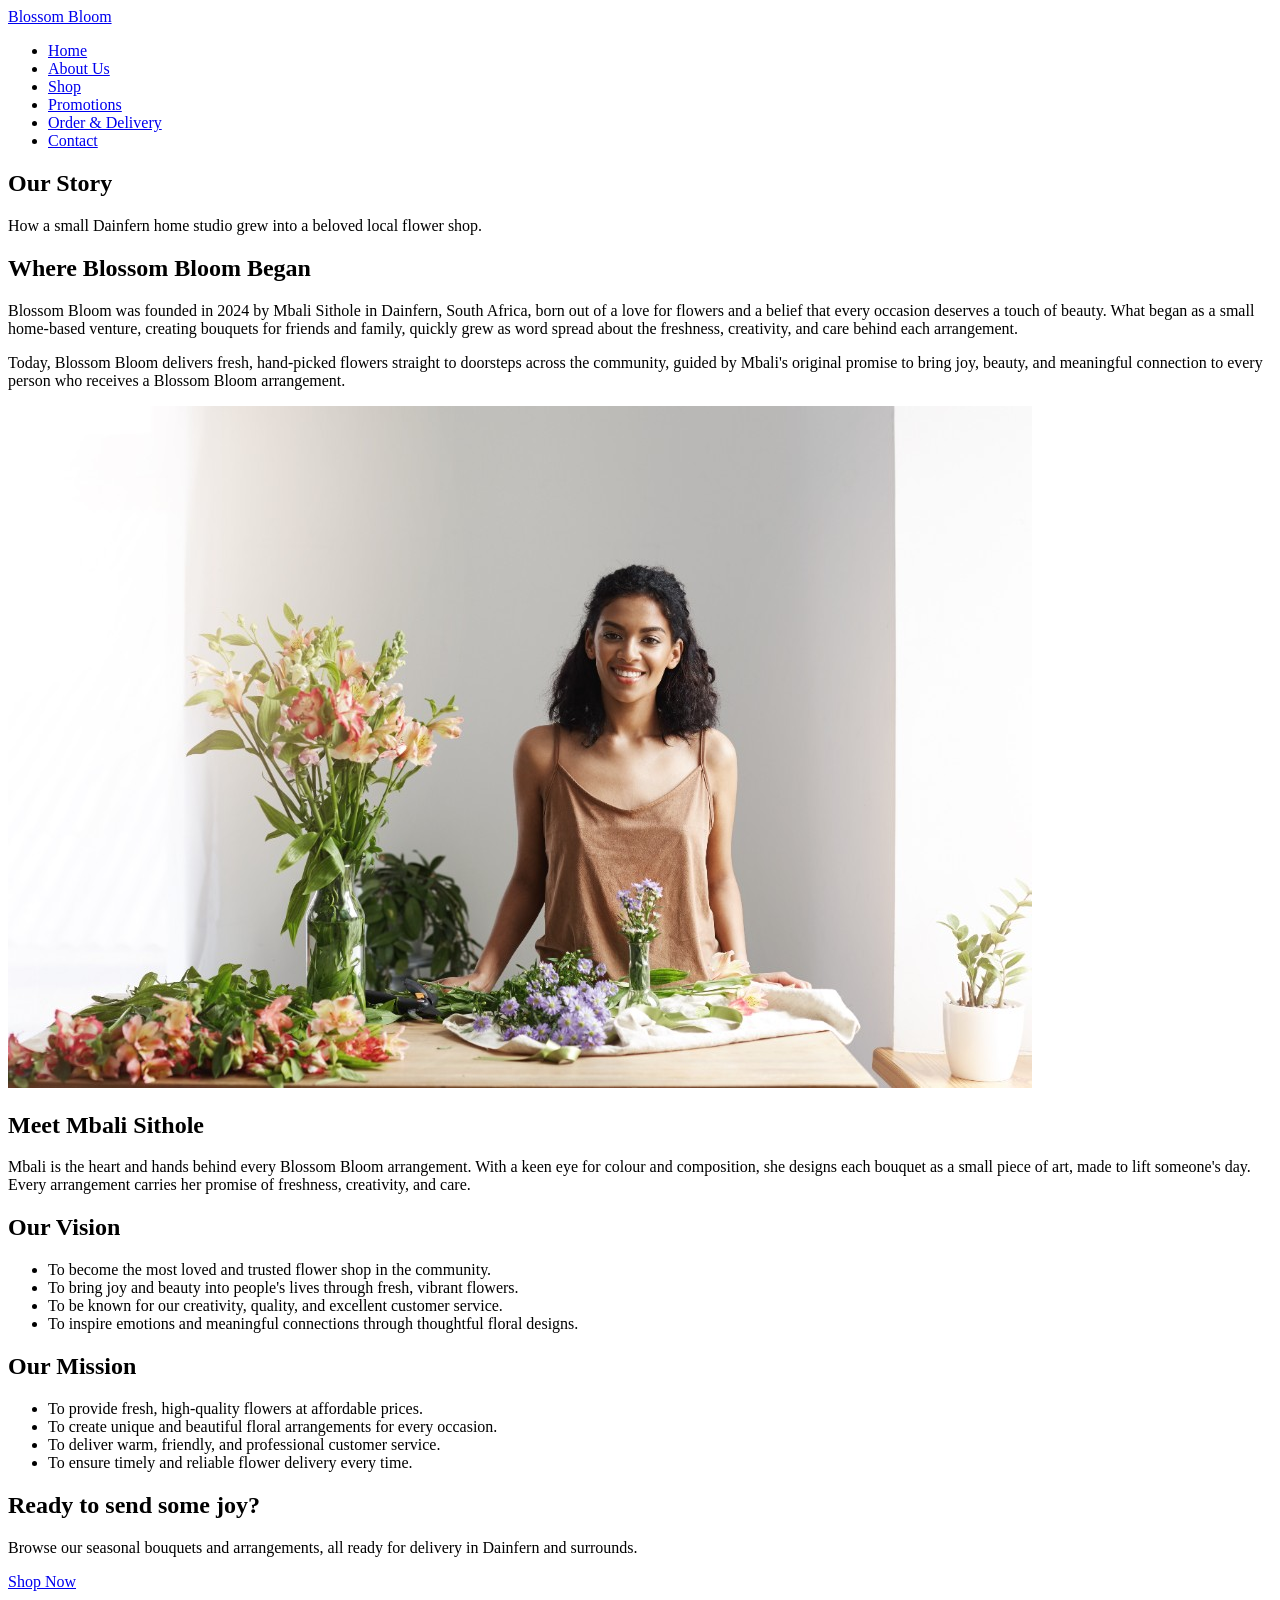
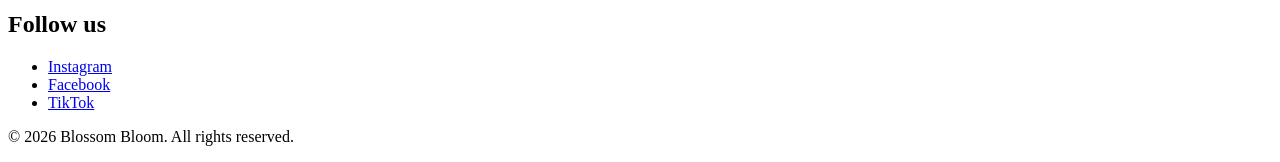
==== about.html @ 764f61f4 "Initial commit: Blossom Bloom website" ====
<!DOCTYPE html>
<html lang="en-ZA">
<head>
    <!-- Basic metadata for the About Us page -->
    <meta charset="UTF-8">
    <meta http-equiv="X-UA-Compatible" content="IE=edge">
    <meta name="viewport" content="width=device-width, initial-scale=1.0">
    <meta name="description" content="Learn about Blossom Bloom, a Dainfern-based flower shop founded by Mbali Sithole in 2024, including our story, vision, and mission.">
    <meta name="author" content="Sphiwe T Zwane (ST10534768)">

    <title>About Us | Blossom Bloom</title>
</head>

<body>

    <!-- Site header with brand name and main navigation -->
    <header>
        <div class="brand">
            <a href="index.html">Blossom Bloom</a>
        </div>

        <nav aria-label="Main navigation">
            <ul>
                <li><a href="index.html">Home</a></li>
                <li><a href="about.html" aria-current="page">About Us</a></li>
                <li><a href="shop.html">Shop</a></li>
                <li><a href="promotions.html">Promotions</a></li>
                <li><a href="order.html">Order &amp; Delivery</a></li>
                <li><a href="contact.html">Contact</a></li>
            </ul>
        </nav>
    </header>

    <main>

        <!-- Page heading and short introduction -->
        <section class="page-intro" aria-label="About Blossom Bloom">
            <h1>Our Story</h1>
            <p>How a small Dainfern home studio grew into a beloved local flower shop.</p>
        </section>

        <!-- Founding story of Blossom Bloom -->
        <section class="founding-story">
            <div class="story-text">
                <h2>Where Blossom Bloom Began</h2>
                <p>
                    Blossom Bloom was founded in 2024 by Mbali Sithole in Dainfern, South Africa, born out of
                    a love for flowers and a belief that every occasion deserves a touch of beauty. What began
                    as a small home-based venture, creating bouquets for friends and family, quickly grew as
                    word spread about the freshness, creativity, and care behind each arrangement.
                </p>
                <p>
                    Today, Blossom Bloom delivers fresh, hand-picked flowers straight to doorsteps across the
                    community, guided by Mbali's original promise to bring joy, beauty, and meaningful
                    connection to every person who receives a Blossom Bloom arrangement.
                </p>
            </div>

            <div class="story-image">
                <img src="images/founder-mbali.png" alt="Founder Mbali Sithole smiling behind a wooden work table with pink alstroemeria in a vase, floral snips, and fresh stems in a bright studio">
            </div>
        </section>

        <!-- Founder introduction -->
        <section class="founder-intro" aria-label="Meet the founder">
            <h2>Meet Mbali Sithole</h2>
            <p>
                Mbali is the heart and hands behind every Blossom Bloom arrangement. With a keen eye for
                colour and composition, she designs each bouquet as a small piece of art, made to lift
                someone's day. Every arrangement carries her promise of freshness, creativity, and care.
            </p>
        </section>

        <!-- Vision and mission statements -->
        <section class="vision-mission">
            <article class="vision">
                <h2>Our Vision</h2>
                <ul>
                    <li>To become the most loved and trusted flower shop in the community.</li>
                    <li>To bring joy and beauty into people's lives through fresh, vibrant flowers.</li>
                    <li>To be known for our creativity, quality, and excellent customer service.</li>
                    <li>To inspire emotions and meaningful connections through thoughtful floral designs.</li>
                </ul>
            </article>

            <article class="mission">
                <h2>Our Mission</h2>
                <ul>
                    <li>To provide fresh, high-quality flowers at affordable prices.</li>
                    <li>To create unique and beautiful floral arrangements for every occasion.</li>
                    <li>To deliver warm, friendly, and professional customer service.</li>
                    <li>To ensure timely and reliable flower delivery every time.</li>
                </ul>
            </article>
        </section>

        <!-- Call to action linking to the shop -->
        <section class="cta" aria-label="Shop Blossom Bloom">
            <h2>Ready to send some joy?</h2>
            <p>Browse our seasonal bouquets and arrangements, all ready for delivery in Dainfern and surrounds.</p>
            <a href="shop.html" class="btn-primary">Shop Now</a>
        </section>

    </main>

    <!-- Footer with social links and copyright -->
    <footer>
        <div class="footer-social">
            <h2>Follow us</h2>
            <ul>
                <li><a href="https://www.instagram.com/" target="_blank" rel="noopener noreferrer">Instagram</a></li>
                <li><a href="https://www.facebook.com/" target="_blank" rel="noopener noreferrer">Facebook</a></li>
                <li><a href="https://www.tiktok.com/" target="_blank" rel="noopener noreferrer">TikTok</a></li>
            </ul>
        </div>

        <div class="footer-bottom">
            <p>&copy; 2026 Blossom Bloom. All rights reserved.</p>
        </div>
    </footer>

</body>
</html>
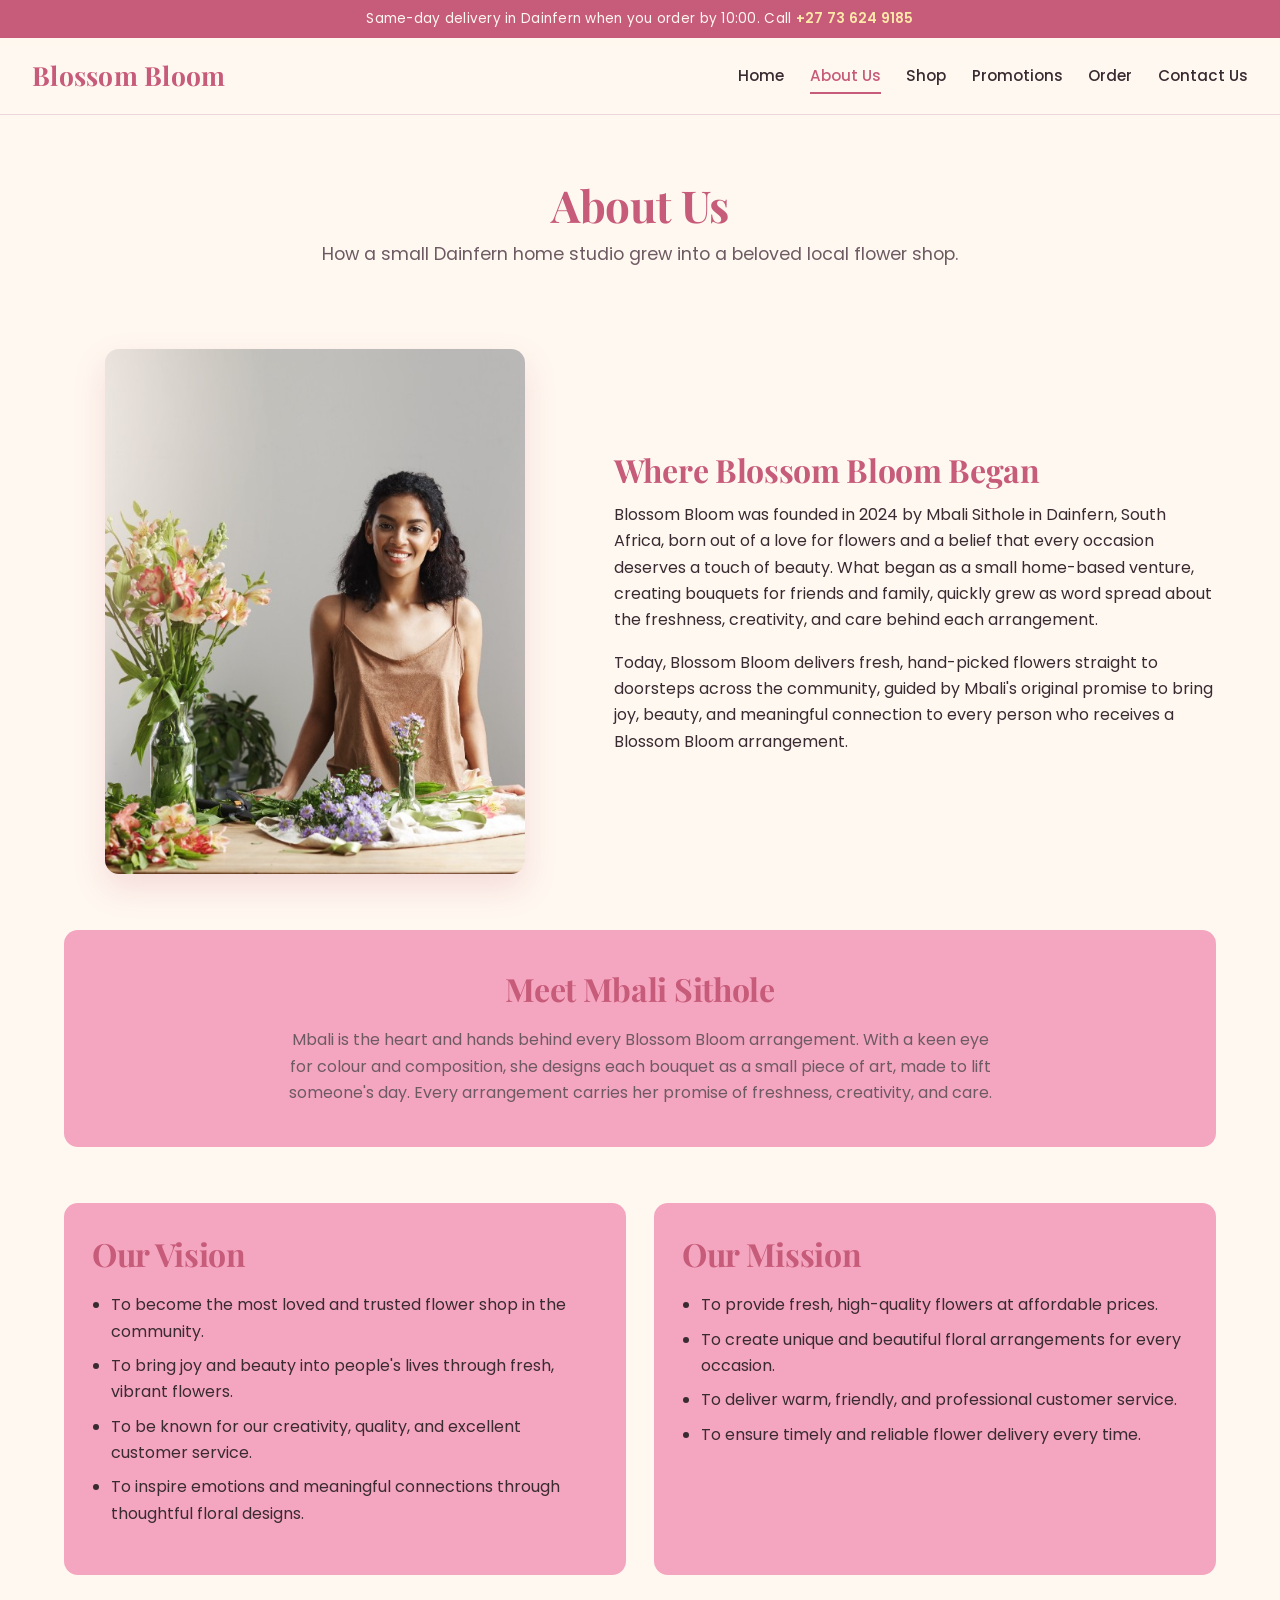
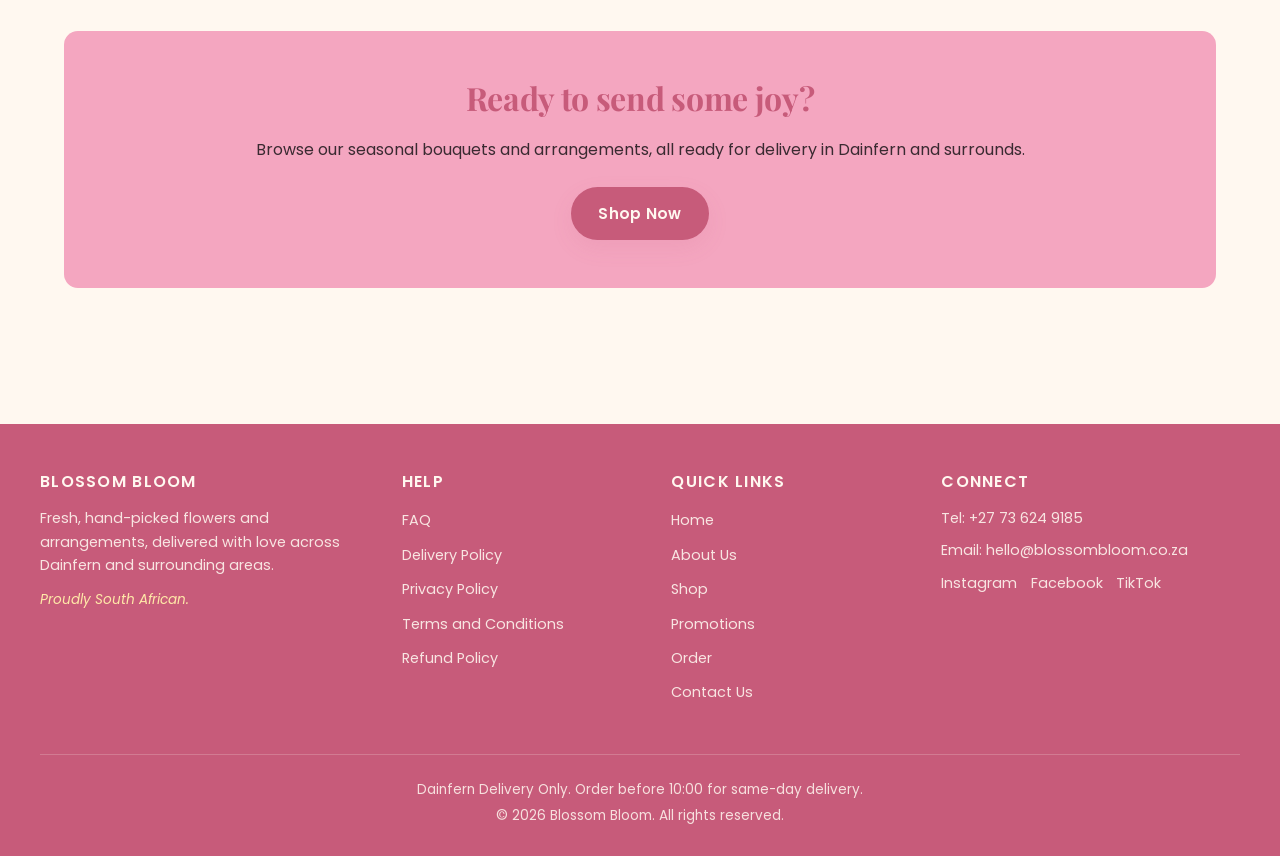
==== commit 95ffbccb: "Initial commit: Blossom Bloom Website" ====
--- a/about.html
+++ b/about.html
@@ -9,9 +9,22 @@
     <meta name="author" content="Sphiwe T Zwane (ST10534768)">
 
     <title>About Us | Blossom Bloom</title>
+
+    <!-- Google Fonts for headings and body text -->
+    <link rel="preconnect" href="https://fonts.googleapis.com">
+    <link rel="preconnect" href="https://fonts.gstatic.com" crossorigin>
+    <link href="https://fonts.googleapis.com/css2?family=Playfair+Display:wght@600;700&family=Poppins:wght@400;500;600;700&display=swap" rel="stylesheet">
+
+    <!-- External stylesheet for the whole site -->
+    <link rel="stylesheet" href="css/style.css">
 </head>
 
-<body>
+<body class="page-about">
+
+    <!-- Slim announcement bar with delivery info and phone -->
+    <div class="top-bar">
+        <p>Same-day delivery in Dainfern when you order by 10:00. Call <a href="tel:+27736249185">+27 73 624 9185</a></p>
+    </div>
 
     <!-- Site header with brand name and main navigation -->
     <header>
@@ -25,8 +38,8 @@
                 <li><a href="about.html" aria-current="page">About Us</a></li>
                 <li><a href="shop.html">Shop</a></li>
                 <li><a href="promotions.html">Promotions</a></li>
-                <li><a href="order.html">Order &amp; Delivery</a></li>
-                <li><a href="contact.html">Contact</a></li>
+                <li><a href="order.html">Order</a></li>
+                <li><a href="contact.html">Contact Us</a></li>
             </ul>
         </nav>
     </header>
@@ -35,7 +48,7 @@
 
         <!-- Page heading and short introduction -->
         <section class="page-intro" aria-label="About Blossom Bloom">
-            <h1>Our Story</h1>
+            <h1>About Us</h1>
             <p>How a small Dainfern home studio grew into a beloved local flower shop.</p>
         </section>
 
@@ -103,18 +116,54 @@
 
     </main>
 
-    <!-- Footer with social links and copyright -->
+    <!-- Site footer with brand, link columns, and contact details -->
     <footer>
-        <div class="footer-social">
-            <h2>Follow us</h2>
-            <ul>
-                <li><a href="https://www.instagram.com/" target="_blank" rel="noopener noreferrer">Instagram</a></li>
-                <li><a href="https://www.facebook.com/" target="_blank" rel="noopener noreferrer">Facebook</a></li>
-                <li><a href="https://www.tiktok.com/" target="_blank" rel="noopener noreferrer">TikTok</a></li>
-            </ul>
+        <div class="footer-grid">
+
+            <div class="footer-col footer-about">
+                <h3 class="footer-brand">Blossom Bloom</h3>
+                <p>Fresh, hand-picked flowers and arrangements, delivered with love across Dainfern and surrounding areas.</p>
+                <p class="footer-tagline">Proudly South African.</p>
+            </div>
+
+            <div class="footer-col">
+                <h3>Help</h3>
+                <ul>
+                    <li><a href="contact.html">FAQ</a></li>
+                    <li><a href="order.html">Delivery Policy</a></li>
+                    <li><a href="contact.html">Privacy Policy</a></li>
+                    <li><a href="contact.html">Terms and Conditions</a></li>
+                    <li><a href="contact.html">Refund Policy</a></li>
+                </ul>
+            </div>
+
+            <div class="footer-col">
+                <h3>Quick Links</h3>
+                <ul>
+                    <li><a href="index.html">Home</a></li>
+                    <li><a href="about.html">About Us</a></li>
+                    <li><a href="shop.html">Shop</a></li>
+                    <li><a href="promotions.html">Promotions</a></li>
+                    <li><a href="order.html">Order</a></li>
+                    <li><a href="contact.html">Contact Us</a></li>
+                </ul>
+            </div>
+
+            <div class="footer-col">
+                <h3>Connect</h3>
+                <p>Tel: <a href="tel:+27736249185">+27 73 624 9185</a></p>
+                <p>Email: <a href="mailto:hello@blossombloom.co.za">hello@blossombloom.co.za</a></p>
+                <ul class="footer-socials">
+                    <li><a href="https://www.instagram.com/" target="_blank" rel="noopener noreferrer">Instagram</a></li>
+                    <li><a href="https://www.facebook.com/" target="_blank" rel="noopener noreferrer">Facebook</a></li>
+                    <li><a href="https://www.tiktok.com/" target="_blank" rel="noopener noreferrer">TikTok</a></li>
+                </ul>
+            </div>
+
         </div>
 
         <div class="footer-bottom">
+            <p>Dainfern Delivery Only. Order before 10:00 for same-day delivery.</p>
             <p>&copy; 2026 Blossom Bloom. All rights reserved.</p>
         </div>
     </footer>
--- a/css/style.css
+++ b/css/style.css
@@ -0,0 +1,1443 @@
+/* Blossom Bloom main stylesheet */
+/* WEDE5020 Part 2, styling and responsive design */
+/* Author: Sphiwe T Zwane (ST10534768) */
+
+/* Brand palette and shared values */
+:root {
+    --blossom-pink: #F4A6C0;
+    --soft-yellow: #FFE9A8;
+    --pastel-lavender: #D8C8F0;
+    --creamy-ivory: #FFF8F0;
+    --deep-rose: #C75B7A;
+    --deep-rose-dark: #a64864;
+    --ink: #3a2a31;
+    --muted: #6e5a63;
+    --line: #ecd6dd;
+    --shadow: 0 8px 22px rgba(199, 91, 122, 0.10);
+    --shadow-lift: 0 14px 32px rgba(199, 91, 122, 0.18);
+    --radius: 14px;
+    --radius-sm: 10px;
+}
+
+/* Reset for consistent rendering across browsers */
+*,
+*::before,
+*::after {
+    box-sizing: border-box;
+    margin: 0;
+    padding: 0;
+}
+
+html {
+    scroll-behavior: smooth;
+}
+
+body {
+    font-family: 'Poppins', 'Lato', Arial, sans-serif;
+    font-size: 1rem;
+    line-height: 1.65;
+    color: var(--ink);
+    background-color: var(--creamy-ivory);
+    -webkit-font-smoothing: antialiased;
+    overflow-x: hidden;
+}
+
+/* Heading hierarchy uses Playfair Display */
+h1,
+h2,
+h3,
+h4 {
+    font-family: 'Playfair Display', Georgia, serif;
+    font-weight: 700;
+    line-height: 1.2;
+    color: var(--deep-rose);
+    letter-spacing: -0.01em;
+}
+
+h1 {
+    font-size: 2.75rem;
+    margin-bottom: 0.5em;
+}
+
+h2 {
+    font-size: 2rem;
+    margin-bottom: 0.6em;
+}
+
+h3 {
+    font-size: 1.3rem;
+    margin-bottom: 0.4em;
+    letter-spacing: 0;
+}
+
+h4 {
+    font-size: 1.1rem;
+    margin-bottom: 0.4em;
+}
+
+p {
+    margin-bottom: 1rem;
+}
+
+ul,
+ol {
+    margin-bottom: 1rem;
+    padding-left: 1.2rem;
+}
+
+li {
+    margin-bottom: 0.25rem;
+}
+
+a {
+    color: var(--deep-rose);
+    text-decoration: none;
+    transition: color 0.2s ease;
+}
+
+a:hover,
+a:focus {
+    color: var(--deep-rose-dark);
+    text-decoration: underline;
+}
+
+a:focus-visible {
+    outline: 2px solid var(--deep-rose);
+    outline-offset: 3px;
+    border-radius: 4px;
+}
+
+img {
+    max-width: 100%;
+    height: auto;
+    display: block;
+    object-fit: cover;
+}
+
+/* Slim announcement bar above the main header */
+.top-bar {
+    background-color: var(--deep-rose);
+    color: var(--creamy-ivory);
+    text-align: center;
+    padding: 0.5rem 1rem;
+    font-size: 0.85rem;
+    letter-spacing: 0.02em;
+}
+
+.top-bar p {
+    margin: 0;
+}
+
+.top-bar a {
+    color: var(--soft-yellow);
+    font-weight: 600;
+}
+
+.top-bar a:hover,
+.top-bar a:focus {
+    color: #fff;
+    text-decoration: underline;
+}
+
+/* Sticky site header with brand and navigation */
+header {
+    position: sticky;
+    top: 0;
+    z-index: 100;
+    background-color: rgba(255, 248, 240, 0.95);
+    backdrop-filter: blur(8px);
+    -webkit-backdrop-filter: blur(8px);
+    border-bottom: 1px solid var(--line);
+    display: flex;
+    flex-wrap: wrap;
+    align-items: center;
+    justify-content: space-between;
+    padding: 1rem 2rem;
+    gap: 1rem;
+}
+
+header .brand a {
+    font-family: 'Playfair Display', Georgia, serif;
+    font-size: 1.65rem;
+    font-weight: 700;
+    color: var(--deep-rose);
+    letter-spacing: 0.01em;
+}
+
+header .brand a:hover,
+header .brand a:focus {
+    color: var(--deep-rose-dark);
+    text-decoration: none;
+}
+
+header nav ul {
+    display: flex;
+    flex-wrap: wrap;
+    gap: 1.6rem;
+    list-style: none;
+    margin: 0;
+    padding: 0;
+}
+
+header nav li {
+    margin: 0;
+}
+
+header nav a {
+    font-size: 0.95rem;
+    font-weight: 500;
+    color: var(--ink);
+    padding: 0.4rem 0;
+    border-bottom: 2px solid transparent;
+    transition: color 0.2s ease, border-color 0.2s ease;
+}
+
+header nav a:hover,
+header nav a:focus {
+    color: var(--deep-rose);
+    border-bottom-color: var(--blossom-pink);
+    text-decoration: none;
+}
+
+header nav a:active {
+    color: var(--deep-rose-dark);
+}
+
+header nav a[aria-current="page"] {
+    color: var(--deep-rose);
+    border-bottom-color: var(--deep-rose);
+}
+
+/* Main content wrapper */
+main {
+    max-width: 1200px;
+    margin: 0 auto;
+    padding: 2.5rem 1.5rem 1rem;
+}
+
+main > section {
+    margin-bottom: 3.5rem;
+}
+
+/* Shared page heading area */
+.page-intro {
+    text-align: center;
+    padding: 1.5rem 0 0.5rem;
+}
+
+.page-intro h1 {
+    margin-bottom: 0.5rem;
+}
+
+.page-intro > p {
+    font-size: 1.1rem;
+    color: var(--muted);
+    max-width: 720px;
+    margin: 0 auto 1rem;
+}
+
+/* Buttons and call to action links */
+.btn-primary,
+.btn-secondary,
+button[type="submit"] {
+    display: inline-block;
+    padding: 0.75rem 1.6rem;
+    font-family: inherit;
+    font-size: 0.95rem;
+    font-weight: 600;
+    letter-spacing: 0.02em;
+    border: 2px solid transparent;
+    border-radius: 999px;
+    cursor: pointer;
+    text-align: center;
+    transition: background-color 0.2s ease, color 0.2s ease,
+        transform 0.15s ease, box-shadow 0.2s ease;
+}
+
+.btn-primary,
+button[type="submit"] {
+    background-color: var(--deep-rose);
+    color: var(--creamy-ivory);
+    box-shadow: var(--shadow);
+}
+
+.btn-primary:hover,
+.btn-primary:focus,
+button[type="submit"]:hover,
+button[type="submit"]:focus {
+    background-color: var(--deep-rose-dark);
+    color: var(--creamy-ivory);
+    transform: translateY(-1px);
+    box-shadow: var(--shadow-lift);
+    text-decoration: none;
+}
+
+.btn-primary:active,
+button[type="submit"]:active {
+    transform: translateY(0);
+    box-shadow: var(--shadow);
+}
+
+.btn-secondary {
+    background-color: transparent;
+    color: var(--deep-rose);
+    border-color: var(--deep-rose);
+}
+
+.btn-secondary:hover,
+.btn-secondary:focus {
+    background-color: var(--deep-rose);
+    color: var(--creamy-ivory);
+    text-decoration: none;
+}
+
+.btn-link {
+    color: var(--deep-rose);
+    font-weight: 600;
+    border-bottom: 1px solid var(--deep-rose);
+    padding-bottom: 2px;
+    display: inline-block;
+}
+
+.btn-link:hover,
+.btn-link:focus {
+    color: var(--deep-rose-dark);
+    border-bottom-color: var(--deep-rose-dark);
+    text-decoration: none;
+}
+
+/* Homepage hero, two columns of text and signature bouquet */
+.hero {
+    display: grid;
+    grid-template-columns: 1fr 1fr;
+    gap: 3rem;
+    align-items: center;
+    padding: 1.5rem 0 2rem;
+}
+
+.hero-text {
+    grid-column: 1;
+    grid-row: 1;
+}
+
+.hero-text h1 {
+    font-size: 3rem;
+}
+
+.hero-text p {
+    font-size: 1.1rem;
+    color: var(--muted);
+    margin-bottom: 1.5rem;
+    max-width: 36ch;
+}
+
+.hero-buttons {
+    display: flex;
+    flex-wrap: wrap;
+    gap: 1rem;
+}
+
+.hero img {
+    grid-column: 2;
+    grid-row: 1;
+    width: 100%;
+    min-height: 400px;
+    aspect-ratio: 5 / 4;
+    object-fit: cover;
+    object-position: right center;
+    background-color: var(--creamy-ivory);
+    border-radius: var(--radius);
+    box-shadow: var(--shadow-lift);
+}
+
+/* Soft brand introduction block */
+.intro {
+    text-align: center;
+    background-color: rgba(244, 166, 192, 0.14);
+    padding: 3rem 1.5rem;
+    border-radius: var(--radius);
+}
+
+.intro h2 {
+    margin-bottom: 0.75rem;
+}
+
+.intro p {
+    max-width: 720px;
+    margin: 0 auto 1.25rem;
+    color: var(--muted);
+}
+
+/* Featured product categories grid on homepage */
+.featured-categories h2 {
+    text-align: center;
+    margin-bottom: 1.5rem;
+}
+
+.category-grid {
+    display: grid;
+    grid-template-columns: repeat(4, 1fr);
+    gap: 1.5rem;
+}
+
+.category-card {
+    background-color: #fff;
+    border-radius: var(--radius);
+    overflow: hidden;
+    box-shadow: var(--shadow);
+    text-align: center;
+    padding-bottom: 1.25rem;
+    display: flex;
+    flex-direction: column;
+    transition: transform 0.2s ease, box-shadow 0.2s ease;
+}
+
+.category-card:hover {
+    transform: translateY(-4px);
+    box-shadow: var(--shadow-lift);
+}
+
+.category-card img {
+    width: 100%;
+    aspect-ratio: 4 / 3;
+    object-fit: cover;
+}
+
+.category-card h3 {
+    margin: 1rem 1rem 0.4rem;
+}
+
+.category-card p {
+    color: var(--muted);
+    padding: 0 1rem;
+    font-size: 0.95rem;
+    flex-grow: 1;
+}
+
+.category-card a {
+    margin-top: 0.5rem;
+    font-weight: 600;
+}
+
+/* Why Blossom Bloom trust section */
+.why-us {
+    background-color: var(--soft-yellow);
+    padding: 2.5rem 1.75rem;
+    border-radius: var(--radius);
+}
+
+.why-us h2 {
+    text-align: center;
+    margin-bottom: 1.5rem;
+}
+
+.why-list {
+    display: grid;
+    grid-template-columns: repeat(4, 1fr);
+    gap: 1.25rem;
+    list-style: none;
+    padding: 0;
+    margin: 0;
+}
+
+.why-list li {
+    background: #fff;
+    padding: 1.25rem;
+    border-radius: var(--radius-sm);
+    text-align: center;
+    margin: 0;
+}
+
+.why-list h3 {
+    font-size: 1.05rem;
+    margin-bottom: 0.4rem;
+}
+
+.why-list p {
+    color: var(--muted);
+    font-size: 0.95rem;
+    margin: 0;
+}
+
+/* About page founding story, image left and text right */
+.founding-story {
+    display: grid;
+    grid-template-columns: 1fr 1.2fr;
+    gap: 3rem;
+    align-items: center;
+}
+
+.founding-story .story-image {
+    grid-column: 1;
+    grid-row: 1;
+}
+
+.founding-story .story-text {
+    grid-column: 2;
+    grid-row: 1;
+}
+
+.story-image img {
+    width: 100%;
+    max-width: 420px;
+    margin: 0 auto;
+    aspect-ratio: 4 / 5;
+    border-radius: var(--radius);
+    box-shadow: var(--shadow-lift);
+}
+
+.story-text h2 {
+    margin-bottom: 0.75rem;
+}
+
+/* Founder introduction block */
+.founder-intro {
+    text-align: center;
+    background-color: var(--blossom-pink);
+    padding: 2.5rem 1.5rem;
+    border-radius: var(--radius);
+}
+
+.founder-intro p {
+    max-width: 720px;
+    margin: 0 auto;
+    color: var(--muted);
+}
+
+/* Vision and mission, two equal columns */
+.vision-mission {
+    display: grid;
+    grid-template-columns: 1fr 1fr;
+    gap: 1.75rem;
+}
+
+.vision,
+.mission {
+    padding: 2rem 1.75rem;
+    border-radius: var(--radius);
+    background-color: var(--blossom-pink);
+}
+
+.vision ul,
+.mission ul {
+    padding-left: 1.2rem;
+}
+
+.vision li,
+.mission li {
+    margin-bottom: 0.5rem;
+}
+
+/* Closing call to action block on the about page */
+.cta {
+    text-align: center;
+    background-color: var(--blossom-pink);
+    padding: 3rem 1.5rem;
+    border-radius: var(--radius);
+}
+
+.cta h2 {
+    color: var(--deep-rose);
+}
+
+.cta p {
+    margin-bottom: 1.5rem;
+    color: var(--ink);
+}
+
+/* Shop page category tab bar */
+.category-nav {
+    margin: 0.5rem auto 2.5rem;
+    max-width: 720px;
+}
+
+.category-nav ul {
+    display: flex;
+    flex-wrap: wrap;
+    justify-content: center;
+    gap: 0.5rem;
+    list-style: none;
+    padding: 0.6rem;
+    background: #fff;
+    border-radius: 999px;
+    box-shadow: var(--shadow);
+    margin: 0;
+}
+
+.category-nav li {
+    margin: 0;
+}
+
+.category-nav a {
+    padding: 0.55rem 1.25rem;
+    border-radius: 999px;
+    font-weight: 600;
+    color: var(--ink);
+    transition: background-color 0.2s ease, color 0.2s ease;
+}
+
+.category-nav a:hover,
+.category-nav a:focus {
+    background-color: var(--blossom-pink);
+    color: var(--deep-rose-dark);
+    text-decoration: none;
+}
+
+.category-nav a:active {
+    background-color: var(--deep-rose);
+    color: var(--creamy-ivory);
+}
+
+/* Shop product grid, three columns of cards */
+.product-category {
+    scroll-margin-top: 110px;
+}
+
+.product-category h2 {
+    margin-bottom: 0.4rem;
+}
+
+.category-intro {
+    color: var(--muted);
+    margin-bottom: 1.5rem;
+}
+
+.product-grid {
+    display: grid;
+    grid-template-columns: repeat(3, 1fr);
+    gap: 1.75rem;
+}
+
+.product-card {
+    background: #fff;
+    border-radius: var(--radius);
+    overflow: hidden;
+    box-shadow: var(--shadow);
+    display: flex;
+    flex-direction: column;
+    transition: transform 0.2s ease, box-shadow 0.2s ease;
+}
+
+.product-card:hover {
+    transform: translateY(-4px);
+    box-shadow: var(--shadow-lift);
+}
+
+.product-card img {
+    width: 100%;
+    aspect-ratio: 1 / 1;
+    object-fit: cover;
+    transition: transform 0.4s ease;
+}
+
+.product-card:hover img {
+    transform: scale(1.05);
+}
+
+.product-card h3 {
+    text-align: center;
+    margin: 1.1rem 1.25rem 0.4rem;
+    font-size: 1.15rem;
+}
+
+.product-card .description {
+    text-align: center;
+    color: var(--muted);
+    margin: 0 1.25rem 0.75rem;
+    font-size: 0.9rem;
+    flex-grow: 1;
+}
+
+.product-card .size {
+    text-align: center;
+    margin: 0 1.25rem 0.4rem;
+    color: var(--muted);
+    font-size: 0.8rem;
+    letter-spacing: 0.03em;
+    text-transform: uppercase;
+}
+
+.product-card .price {
+    text-align: center;
+    margin: 0 1.25rem 1rem;
+    font-weight: 700;
+    color: var(--deep-rose);
+    font-size: 1.1rem;
+}
+
+.product-card .btn-primary {
+    margin: 0 1.25rem 1.25rem;
+    align-self: center;
+}
+
+/* Promotions featured banner */
+.featured-promotion {
+    display: grid;
+    grid-template-columns: 1fr 1fr;
+    gap: 2.5rem;
+    align-items: center;
+    background-color: var(--blossom-pink);
+    padding: 2.5rem;
+    border-radius: var(--radius);
+}
+
+.featured-promotion .promotion-image img {
+    width: 100%;
+    aspect-ratio: 4 / 3;
+    border-radius: var(--radius);
+    box-shadow: var(--shadow-lift);
+}
+
+.featured-promotion .promotion-text h2 {
+    margin-bottom: 0.75rem;
+}
+
+.featured-promotion .highlight {
+    background-color: var(--soft-yellow);
+    color: var(--deep-rose-dark);
+    display: inline-block;
+    padding: 0.4rem 1rem;
+    border-radius: 999px;
+    font-weight: 600;
+    margin-bottom: 1rem;
+}
+
+/* Promotions cards in a two column grid */
+.current-promotions h2 {
+    text-align: center;
+    margin-bottom: 1.5rem;
+}
+
+.promotion-grid {
+    display: grid;
+    grid-template-columns: 1fr 1fr;
+    gap: 1.75rem;
+}
+
+.promotion-card {
+    background: #fff;
+    border-radius: var(--radius);
+    overflow: hidden;
+    box-shadow: var(--shadow);
+    display: flex;
+    flex-direction: column;
+    transition: transform 0.2s ease, box-shadow 0.2s ease;
+}
+
+.promotion-card:hover {
+    transform: translateY(-4px);
+    box-shadow: var(--shadow-lift);
+}
+
+.promotion-card img {
+    width: 100%;
+    aspect-ratio: 4 / 3;
+    object-fit: cover;
+}
+
+.promotion-card h3 {
+    margin: 1rem 1.25rem 0.4rem;
+}
+
+.promotion-card p {
+    margin: 0 1.25rem 0.75rem;
+    color: var(--muted);
+}
+
+.promotion-card .promo-code {
+    background-color: rgba(255, 233, 168, 0.55);
+    color: var(--deep-rose-dark);
+    padding: 0.4rem 0.85rem;
+    border-radius: 8px;
+    font-size: 0.9rem;
+    margin: 0 1.25rem 1rem;
+    align-self: flex-start;
+}
+
+.promotion-card a:not(.promo-code) {
+    margin: auto 1.25rem 1.25rem;
+    font-weight: 600;
+    align-self: flex-start;
+}
+
+/* Sign-up bar for exclusive deals */
+.signup {
+    background-color: var(--blossom-pink);
+    padding: 2.5rem 1.75rem;
+    border-radius: var(--radius);
+    text-align: center;
+}
+
+.signup h2 {
+    color: var(--deep-rose);
+}
+
+.signup > p {
+    margin: 0 auto 1.5rem;
+    max-width: 620px;
+}
+
+.signup-form {
+    display: grid;
+    grid-template-columns: 1fr 1fr;
+    gap: 1rem 1.25rem;
+    max-width: 800px;
+    margin: 0 auto;
+}
+
+.signup-form .form-row {
+    text-align: left;
+    margin-bottom: 0;
+}
+
+.signup-form .checkbox-row,
+.signup-form button[type="submit"] {
+    grid-column: 1 / -1;
+}
+
+.signup-form button[type="submit"] {
+    justify-self: center;
+    min-width: 200px;
+}
+
+/* Form rows shared across pages */
+.form-row {
+    margin-bottom: 1rem;
+    display: flex;
+    flex-direction: column;
+}
+
+.form-row label {
+    margin-bottom: 0.4rem;
+    font-weight: 600;
+    font-size: 0.95rem;
+}
+
+input[type="text"],
+input[type="email"],
+input[type="tel"],
+input[type="date"],
+input[type="number"],
+textarea,
+select {
+    width: 100%;
+    padding: 0.7rem 0.9rem;
+    font-family: inherit;
+    font-size: 1rem;
+    border: 1px solid var(--line);
+    border-radius: var(--radius-sm);
+    background: #fff;
+    color: var(--ink);
+    transition: border-color 0.2s ease, box-shadow 0.2s ease;
+}
+
+textarea {
+    resize: vertical;
+    min-height: 120px;
+}
+
+input:focus,
+textarea:focus,
+select:focus {
+    outline: none;
+    border-color: var(--deep-rose);
+    box-shadow: 0 0 0 3px rgba(199, 91, 122, 0.18);
+}
+
+.checkbox-row {
+    flex-direction: row;
+    align-items: center;
+    gap: 0.5rem;
+}
+
+.checkbox-row label {
+    margin: 0;
+    font-weight: 400;
+    font-size: 0.9rem;
+}
+
+input[type="checkbox"],
+input[type="radio"] {
+    width: auto;
+    accent-color: var(--deep-rose);
+}
+
+/* Order page cart and checkout panels */
+.cart-summary,
+.checkout {
+    background: #fff;
+    padding: 2rem 1.75rem;
+    border-radius: var(--radius);
+    box-shadow: var(--shadow);
+}
+
+.cart-summary h2,
+.checkout h2 {
+    margin-bottom: 1rem;
+}
+
+.cart-table {
+    width: 100%;
+    border-collapse: collapse;
+    margin-bottom: 1rem;
+}
+
+.cart-table th,
+.cart-table td {
+    padding: 0.6rem 0.5rem;
+    text-align: left;
+    border-bottom: 1px solid var(--line);
+    font-size: 0.95rem;
+}
+
+.cart-table thead th {
+    color: var(--deep-rose);
+    font-size: 0.85rem;
+    text-transform: uppercase;
+    letter-spacing: 0.05em;
+}
+
+.cart-table tfoot th {
+    text-align: right;
+    color: var(--ink);
+    font-weight: 600;
+}
+
+.cart-table tfoot td {
+    text-align: right;
+    font-weight: 600;
+}
+
+.cart-note {
+    color: var(--muted);
+    font-size: 0.85rem;
+    font-style: italic;
+}
+
+.checkout fieldset {
+    border: 1px solid var(--line);
+    border-radius: var(--radius-sm);
+    padding: 1.25rem 1.25rem 0.5rem;
+    margin-bottom: 1.25rem;
+}
+
+.checkout legend {
+    font-weight: 600;
+    padding: 0 0.5rem;
+    color: var(--deep-rose);
+    font-family: 'Playfair Display', Georgia, serif;
+    font-size: 1.05rem;
+}
+
+.secure-note {
+    font-size: 0.85rem;
+    color: var(--muted);
+    margin-top: 0.5rem;
+}
+
+/* Delivery how it works info */
+.delivery-info {
+    background-color: rgba(255, 233, 168, 0.5);
+    padding: 2rem 1.75rem;
+    border-radius: var(--radius);
+}
+
+.delivery-info ol {
+    padding-left: 1.4rem;
+    margin-bottom: 1rem;
+}
+
+.delivery-info li {
+    margin-bottom: 0.4rem;
+}
+
+/* Contact page detail cards */
+.contact-details h2 {
+    text-align: center;
+    margin-bottom: 1.5rem;
+}
+
+.contact-grid {
+    display: grid;
+    grid-template-columns: repeat(4, 1fr);
+    gap: 1.25rem;
+}
+
+.contact-item {
+    background: #fff;
+    padding: 1.5rem;
+    border-radius: var(--radius);
+    border: 1px solid var(--line);
+}
+
+.contact-item h3 {
+    font-size: 1.05rem;
+    margin-bottom: 0.5rem;
+}
+
+.contact-item p,
+.contact-item ul {
+    color: var(--muted);
+    font-size: 0.95rem;
+    margin-bottom: 0.4rem;
+}
+
+.contact-item ul {
+    list-style: none;
+    padding-left: 0;
+}
+
+/* Contact form panel */
+.contact-form-section,
+.map-section {
+    background: #fff;
+    padding: 2rem 1.75rem;
+    border-radius: var(--radius);
+    box-shadow: var(--shadow);
+}
+
+.contact-form-section h2,
+.map-section h2 {
+    margin-bottom: 1rem;
+}
+
+.map-embed {
+    margin-top: 1rem;
+    border-radius: var(--radius);
+    overflow: hidden;
+    box-shadow: var(--shadow);
+}
+
+.map-embed iframe {
+    display: block;
+    width: 100%;
+    border: 0;
+}
+
+.map-external-links {
+    display: flex;
+    gap: 0.75rem;
+    flex-wrap: wrap;
+    list-style: none;
+    padding: 0;
+    margin-bottom: 1rem;
+}
+
+.map-external-links li {
+    margin: 0;
+}
+
+.map-external-links a {
+    background-color: var(--blossom-pink);
+    padding: 0.45rem 1rem;
+    border-radius: 999px;
+    font-weight: 600;
+    color: var(--deep-rose-dark);
+    display: inline-block;
+}
+
+.map-external-links a:hover,
+.map-external-links a:focus {
+    background-color: var(--deep-rose);
+    color: var(--creamy-ivory);
+    text-decoration: none;
+}
+
+/* Contact social links bar shown above the footer */
+.social-bar {
+    background-color: var(--blossom-pink);
+    padding: 2rem 1.5rem;
+    border-radius: var(--radius);
+    text-align: center;
+}
+
+.social-bar h2 {
+    color: var(--deep-rose);
+    margin-bottom: 0.75rem;
+}
+
+.social-bar ul {
+    list-style: none;
+    padding: 0;
+    margin: 0;
+    display: flex;
+    flex-wrap: wrap;
+    justify-content: center;
+    gap: 1rem;
+}
+
+.social-bar li {
+    margin: 0;
+}
+
+.social-bar a {
+    background-color: #fff;
+    padding: 0.6rem 1.4rem;
+    border-radius: 999px;
+    font-weight: 600;
+    color: var(--deep-rose);
+    box-shadow: var(--shadow);
+    display: inline-block;
+    transition: background-color 0.2s ease, color 0.2s ease;
+}
+
+.social-bar a:hover,
+.social-bar a:focus {
+    background-color: var(--deep-rose);
+    color: var(--creamy-ivory);
+    text-decoration: none;
+}
+
+/* Site footer with brand, link columns, and contact details */
+footer {
+    background-color: var(--deep-rose);
+    color: var(--creamy-ivory);
+    padding: 3rem 2rem 1.5rem;
+    margin-top: 4rem;
+}
+
+.footer-grid {
+    max-width: 1200px;
+    margin: 0 auto;
+    display: grid;
+    grid-template-columns: 1.4fr 1fr 1fr 1.3fr;
+    gap: 2.5rem;
+}
+
+.footer-col h3 {
+    color: var(--creamy-ivory);
+    font-family: 'Poppins', 'Lato', Arial, sans-serif;
+    font-size: 1rem;
+    text-transform: uppercase;
+    letter-spacing: 0.08em;
+    font-weight: 600;
+    margin-bottom: 1rem;
+}
+
+.footer-brand {
+    font-family: 'Playfair Display', Georgia, serif;
+    font-size: 1.65rem;
+    text-transform: none;
+    letter-spacing: 0.01em;
+    font-weight: 700;
+    margin-bottom: 0.75rem;
+}
+
+.footer-col p {
+    color: rgba(255, 248, 240, 0.88);
+    font-size: 0.9rem;
+    margin-bottom: 0.5rem;
+    line-height: 1.6;
+}
+
+.footer-col p.footer-tagline {
+    font-style: italic;
+    font-size: 0.85rem;
+    margin-top: 0.75rem;
+    color: var(--soft-yellow);
+}
+
+.footer-col ul {
+    list-style: none;
+    padding: 0;
+    margin: 0;
+}
+
+.footer-col li {
+    margin-bottom: 0.5rem;
+}
+
+.footer-col a {
+    color: rgba(255, 248, 240, 0.88);
+    font-size: 0.9rem;
+    transition: color 0.2s ease;
+}
+
+.footer-col a:hover,
+.footer-col a:focus {
+    color: var(--soft-yellow);
+    text-decoration: none;
+}
+
+.footer-socials {
+    display: flex;
+    flex-wrap: wrap;
+    gap: 0.85rem;
+    margin-top: 1rem;
+}
+
+.footer-socials li {
+    margin: 0;
+}
+
+.footer-bottom {
+    max-width: 1200px;
+    margin: 2.5rem auto 0;
+    padding-top: 1.25rem;
+    border-top: 1px solid rgba(255, 248, 240, 0.2);
+    text-align: center;
+    font-size: 0.85rem;
+}
+
+.footer-bottom p {
+    margin: 0.25rem 0;
+    color: rgba(255, 248, 240, 0.85);
+}
+
+/* Page-specific layouts using body classes */
+
+/* Order page two-column layout for cart and checkout */
+.page-order main {
+    display: grid;
+    grid-template-columns: minmax(0, 1fr) minmax(0, 1.25fr);
+    gap: 2rem;
+    row-gap: 3.5rem;
+}
+
+.page-order main > .page-intro,
+.page-order main > .delivery-info {
+    grid-column: 1 / -1;
+}
+
+.page-order main > .cart-summary,
+.page-order main > .checkout {
+    margin-bottom: 0;
+}
+
+/* Contact page layout, contact form on the left and map on the right */
+.page-contact main {
+    display: grid;
+    grid-template-columns: 1fr 1fr;
+    gap: 2rem;
+    row-gap: 3.5rem;
+}
+
+.page-contact main > .page-intro,
+.page-contact main > .contact-details,
+.page-contact main > .social-bar {
+    grid-column: 1 / -1;
+}
+
+.page-contact main > .contact-form-section,
+.page-contact main > .map-section {
+    margin-bottom: 0;
+}
+
+/* Tablet breakpoint */
+@media (max-width: 1024px) {
+    header {
+        padding: 1rem 1.5rem;
+    }
+
+    header nav ul {
+        gap: 1.1rem;
+    }
+
+    header nav a {
+        font-size: 0.9rem;
+    }
+
+    main {
+        padding: 2rem 1.25rem 1rem;
+    }
+
+    h1 {
+        font-size: 2.25rem;
+    }
+
+    h2 {
+        font-size: 1.7rem;
+    }
+
+    .hero {
+        gap: 2rem;
+    }
+
+    .hero-text h1 {
+        font-size: 2.4rem;
+    }
+
+    .category-grid,
+    .why-list {
+        grid-template-columns: repeat(2, 1fr);
+    }
+
+    .product-grid {
+        grid-template-columns: repeat(2, 1fr);
+    }
+
+    .contact-grid {
+        grid-template-columns: repeat(2, 1fr);
+    }
+
+    /* Featured promotion stacks so the image and text are not cramped */
+    .featured-promotion {
+        grid-template-columns: 1fr;
+        padding: 2rem;
+    }
+
+    /* Order and contact pages stack on tablet for more room */
+    .page-order main,
+    .page-contact main {
+        grid-template-columns: 1fr;
+        row-gap: 2.5rem;
+    }
+
+    .footer-grid {
+        grid-template-columns: 1fr 1fr;
+        gap: 2rem;
+    }
+}
+
+/* Mobile breakpoint, all multi-column layouts collapse to single column */
+@media (max-width: 640px) {
+    header {
+        padding: 0.85rem 1rem;
+        flex-direction: column;
+        gap: 0.6rem;
+    }
+
+    header nav ul {
+        gap: 0.6rem 0.95rem;
+        justify-content: center;
+    }
+
+    header nav a {
+        font-size: 0.85rem;
+        padding: 0.25rem 0;
+    }
+
+    main {
+        padding: 1.5rem 1rem 1rem;
+    }
+
+    main > section {
+        margin-bottom: 2.5rem;
+    }
+
+    h1 {
+        font-size: 1.85rem;
+    }
+
+    h2 {
+        font-size: 1.4rem;
+    }
+
+    h3 {
+        font-size: 1.15rem;
+    }
+
+    .hero,
+    .founding-story,
+    .vision-mission,
+    .featured-promotion,
+    .promotion-grid,
+    .signup-form {
+        grid-template-columns: 1fr;
+        gap: 1.5rem;
+    }
+
+    .hero-text {
+        grid-column: 1;
+        grid-row: auto;
+    }
+
+    .hero img {
+        grid-column: 1;
+        grid-row: auto;
+        min-height: auto;
+        aspect-ratio: 16 / 9;
+        object-position: right center;
+    }
+
+    .hero-text h1 {
+        font-size: 2rem;
+    }
+
+    .founding-story .story-image,
+    .founding-story .story-text {
+        grid-column: 1;
+    }
+
+    .founding-story .story-image {
+        grid-row: 1;
+    }
+
+    .founding-story .story-text {
+        grid-row: 2;
+    }
+
+    .category-grid,
+    .why-list,
+    .product-grid,
+    .contact-grid {
+        grid-template-columns: 1fr;
+    }
+
+    .hero-buttons {
+        justify-content: flex-start;
+    }
+
+    .map-external-links {
+        flex-direction: column;
+    }
+
+    .map-external-links a {
+        text-align: center;
+    }
+
+    .promotion-card img {
+        aspect-ratio: 16 / 10;
+    }
+
+    .featured-promotion {
+        padding: 1.5rem;
+    }
+
+    /* Allow the cart table to scroll sideways if it runs out of room */
+    .cart-summary {
+        overflow-x: auto;
+    }
+
+    .cart-table {
+        font-size: 0.85rem;
+    }
+
+    .cart-table th,
+    .cart-table td {
+        padding: 0.45rem 0.3rem;
+    }
+
+    footer {
+        padding: 2rem 1rem 1rem;
+    }
+
+    .footer-grid {
+        grid-template-columns: 1fr;
+        gap: 1.75rem;
+        text-align: center;
+    }
+
+    .footer-socials {
+        justify-content: center;
+    }
+
+    .top-bar {
+        font-size: 0.78rem;
+        padding: 0.5rem 0.75rem;
+    }
+}
+
+/* Tiny mobile tweak for very narrow screens */
+@media (max-width: 380px) {
+    header nav ul {
+        gap: 0.6rem 0.85rem;
+    }
+
+    .btn-primary,
+    .btn-secondary,
+    button[type="submit"] {
+        padding: 0.65rem 1.2rem;
+        font-size: 0.9rem;
+    }
+}
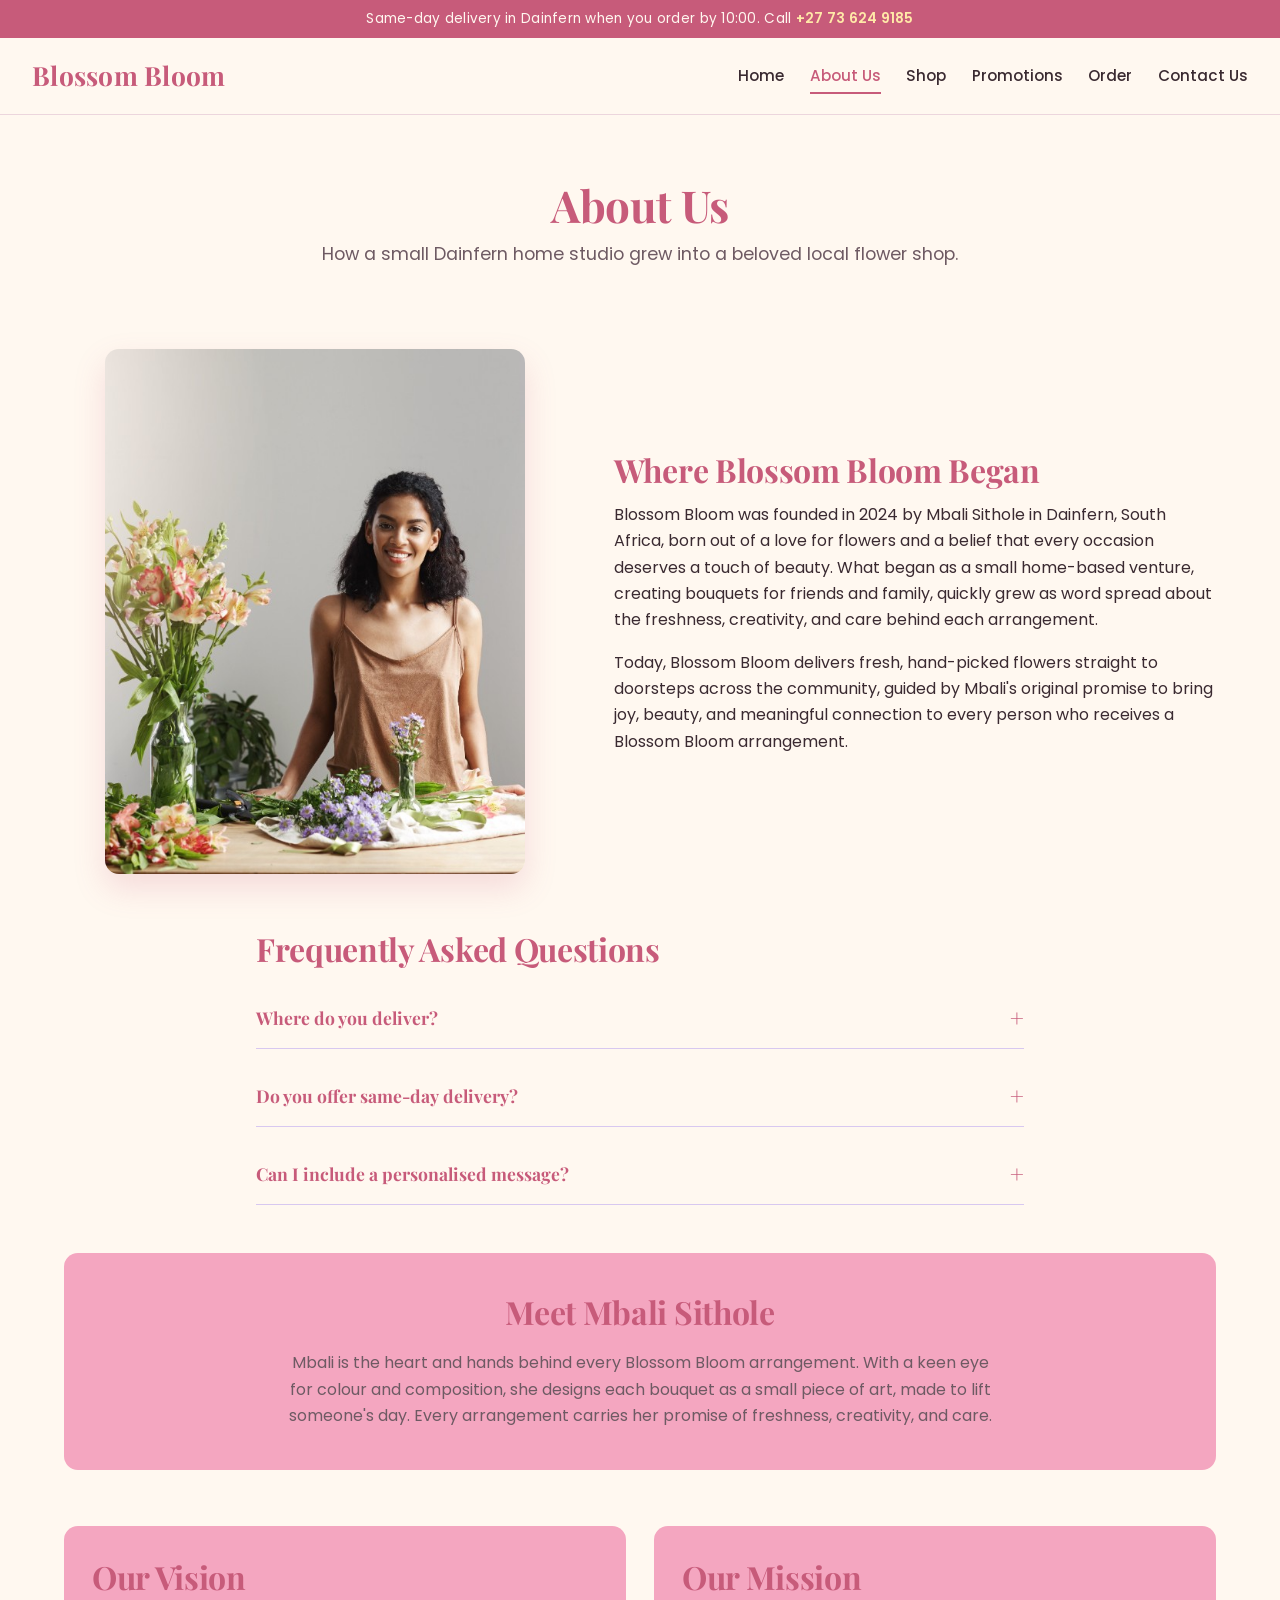
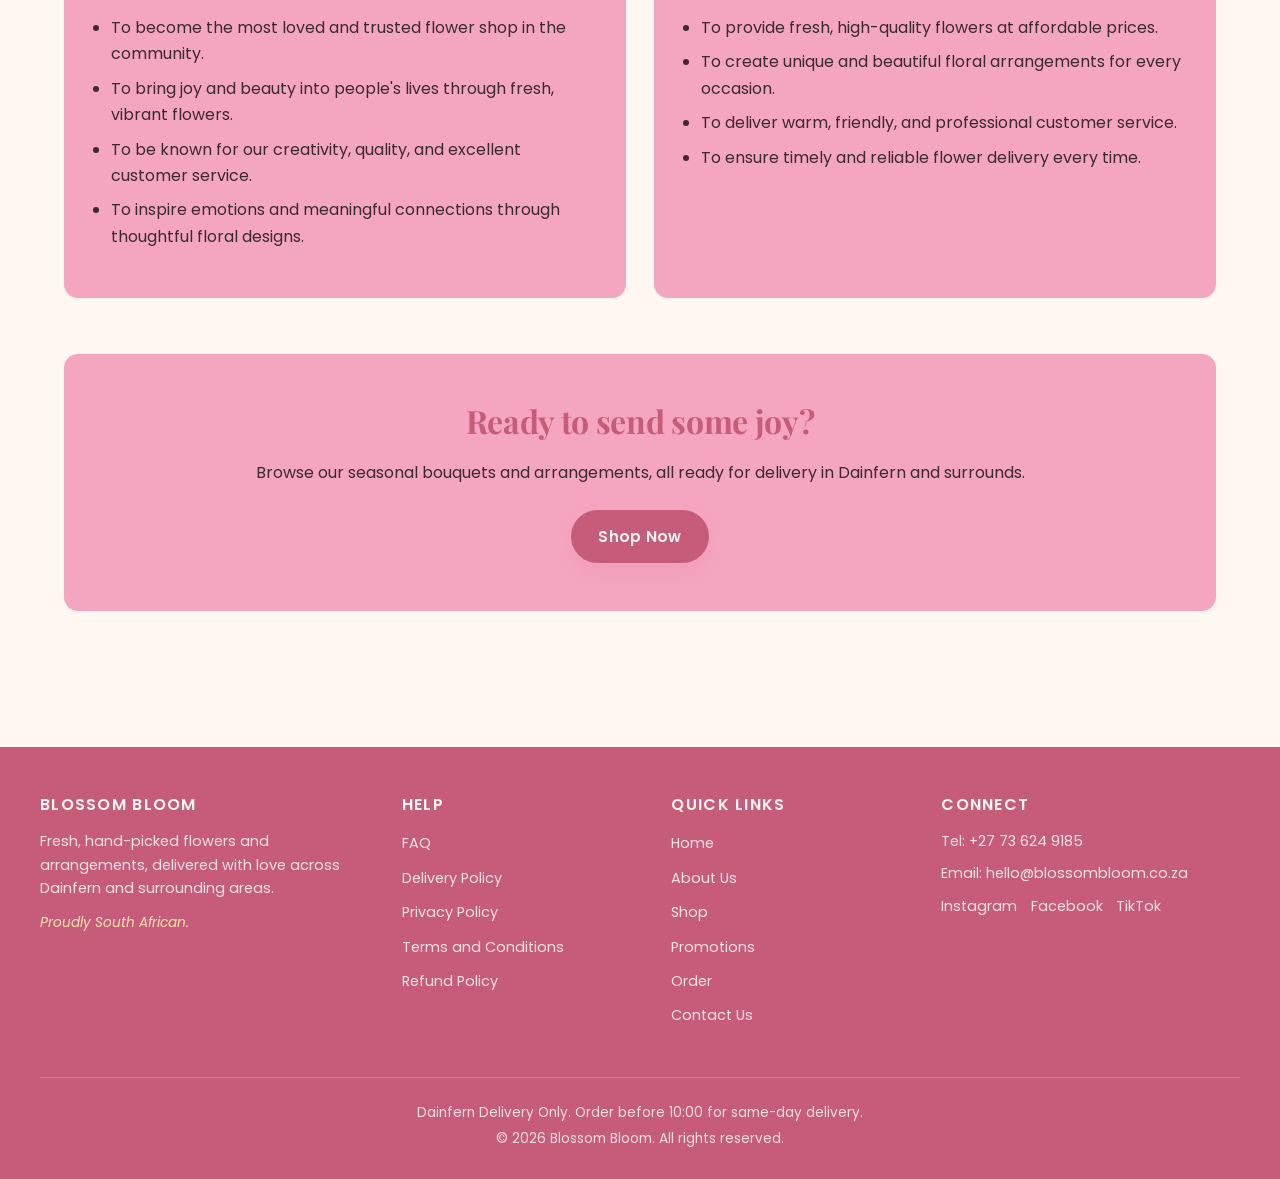
==== commit e53385fe: "feat: Add shopping cart, form validation, and SEO" ====
--- a/about.html
+++ b/about.html
@@ -6,9 +6,10 @@
     <meta http-equiv="X-UA-Compatible" content="IE=edge">
     <meta name="viewport" content="width=device-width, initial-scale=1.0">
     <meta name="description" content="Learn about Blossom Bloom, a Dainfern-based flower shop founded by Mbali Sithole in 2024, including our story, vision, and mission.">
+    <meta name="keywords" content="about Blossom Bloom, Mbali Sithole, florist Dainfern, our story, South African florist">
     <meta name="author" content="Sphiwe T Zwane (ST10534768)">
 
-    <title>About Us | Blossom Bloom</title>
+    <title>About Us | Blossom Bloom</title> 
 
     <!-- Google Fonts for headings and body text -->
     <link rel="preconnect" href="https://fonts.googleapis.com">
@@ -19,7 +20,7 @@
     <link rel="stylesheet" href="css/style.css">
 </head>
 
-<body class="page-about">
+<body class="page-about">  
 
     <!-- Slim announcement bar with delivery info and phone -->
     <div class="top-bar">
@@ -70,7 +71,32 @@
             </div>
 
             <div class="story-image">
-                <img src="images/founder-mbali.png" alt="Founder Mbali Sithole smiling behind a wooden work table with pink alstroemeria in a vase, floral snips, and fresh stems in a bright studio">
+                <img src="images/founder-mbali.png" alt="Founder Mbali Sithole smiling behind a wooden work table with pink alstroemeria in a vase, floral snips, and fresh stems in a bright studio" class="lightbox-trigger" style="cursor: pointer;">
+            </div>
+        </section>
+
+        <!-- FAQ Section -->
+        <section class="faq-section animate-on-scroll">
+            <h2>Frequently Asked Questions</h2>
+            <div class="faq-container">
+                <div class="faq-item">
+                    <h3 class="faq-question">Where do you deliver?</h3>
+                    <div class="faq-answer" style="display:none;">
+                        <p>We deliver exclusively within Dainfern and the immediate surrounding estates.</p>
+                    </div>
+                </div>
+                <div class="faq-item">
+                    <h3 class="faq-question">Do you offer same-day delivery?</h3>
+                    <div class="faq-answer" style="display:none;">
+                        <p>Yes, same-day delivery is available for orders placed before 10:00 AM.</p>
+                    </div>
+                </div>
+                <div class="faq-item">
+                    <h3 class="faq-question">Can I include a personalised message?</h3>
+                    <div class="faq-answer" style="display:none;">
+                        <p>Absolutely! You can add a personalised message during the checkout process.</p>
+                    </div>
+                </div>
             </div>
         </section>
 
@@ -168,5 +194,11 @@
         </div>
     </footer>
 
+    <!-- jQuery for interactive elements -->
+    <script src="https://code.jquery.com/jquery-3.7.1.min.js"></script>
+
+    <!-- Main JS -->
+    <script src="js/main.js"></script>
+
 </body>
 </html>
--- a/css/style.css
+++ b/css/style.css
@@ -1441,3 +1441,125 @@
         font-size: 0.9rem;
     }
 }
+
+/* --- Part 3: JS Interactive Styles --- */
+
+/* Form Validation */
+.input-error {
+    border: 2px solid var(--deep-rose) !important;
+}
+.input-success {
+    border: 2px solid #4CAF50 !important;
+}
+.error-msg {
+    color: var(--deep-rose);
+    font-size: 0.85rem;
+    display: block;
+    margin-top: 0.25rem;
+}
+
+/* Lightbox Gallery */
+#lightbox-overlay {
+    position: fixed;
+    top: 0; left: 0; width: 100%; height: 100%;
+    background: rgba(0,0,0,0.8);
+    z-index: 9999;
+    display: flex;
+    align-items: center;
+    justify-content: center;
+}
+#lightbox-content {
+    position: relative;
+    max-width: 90%;
+    max-height: 90%;
+}
+#lightbox-content img {
+    max-width: 100%;
+    max-height: 90vh;
+    border-radius: 8px;
+    box-shadow: 0 4px 15px rgba(0,0,0,0.3);
+}
+#lightbox-close {
+    position: absolute;
+    top: -40px; right: 0;
+    color: white;
+    font-size: 30px;
+    cursor: pointer;
+}
+
+/* Search Container */
+.search-container {
+    margin-top: 1rem;
+}
+#product-search {
+    padding: 0.75rem;
+    width: 100%;
+    max-width: 400px;
+    border: 1px solid #ccc;
+    border-radius: 4px;
+    font-family: 'Poppins', sans-serif;
+}
+
+/* FAQ Accordion */
+.faq-section {
+    max-width: 800px;
+    margin: 3rem auto;
+    padding: 0 1rem;
+}
+.faq-item {
+    border-bottom: 1px solid var(--pastel-lavender);
+    margin-bottom: 1rem;
+}
+.faq-question {
+    cursor: pointer;
+    padding: 1rem 0;
+    margin: 0;
+    font-size: 1.1rem;
+    display: flex;
+    justify-content: space-between;
+    align-items: center;
+}
+.faq-question::after {
+    content: '+';
+    font-size: 1.5rem;
+    color: var(--deep-rose);
+}
+.faq-question.open::after {
+    content: '-';
+}
+.faq-answer {
+    padding-bottom: 1rem;
+    color: #555;
+}
+
+/* Scroll Animations */
+.animate-on-scroll {
+    opacity: 0;
+    transform: translateY(20px);
+    transition: opacity 0.6s ease-out, transform 0.6s ease-out;
+}
+.animate-on-scroll.visible {
+    opacity: 1;
+    transform: translateY(0);
+}
+
+/* Cart Specific Styles */
+.qty-btn {
+    background: var(--pastel-lavender);
+    border: none;
+    border-radius: 4px;
+    width: 25px;
+    height: 25px;
+    cursor: pointer;
+    font-weight: bold;
+    color: var(--deep-rose);
+    transition: background 0.2s;
+}
+.qty-btn:hover {
+    background: var(--creamy-ivory);
+}
+
+#cart-toast {
+    box-shadow: 0 4px 15px rgba(0,0,0,0.2) !important;
+}
+
